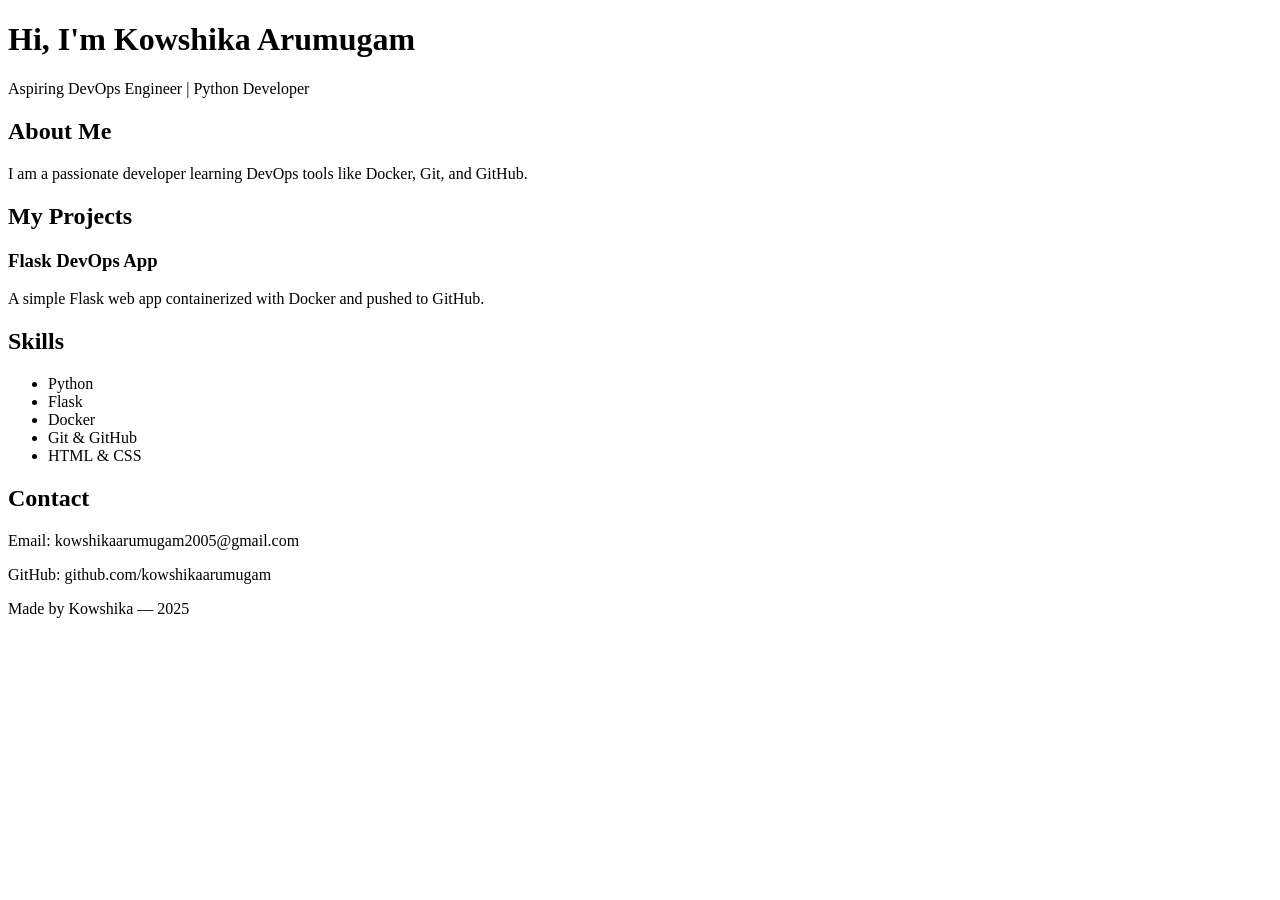
==== templates/index.html @ b6c5be46 "Enhanced portfolio with Flask and Docker" ====
<!DOCTYPE html>
<html lang="en">
<head>
  <meta charset="UTF-8">
  <meta name="viewport" content="width=device-width, initial-scale=1.0">
  <title>My Portfolio</title>
  <link rel="stylesheet" href="{{ url_for('static', filename='style.css') }}">
</head>
<body>

  <header>
    <h1>Hi, I'm Kowshika Arumugam</h1>
    <p>Aspiring DevOps Engineer | Python Developer</p>
  </header>

  <section id="about">
    <h2>About Me</h2>
    <p>I am a passionate developer learning DevOps tools like Docker, Git, and GitHub.</p>
  </section>

  <section id="projects">
    <h2>My Projects</h2>
    <div class="project-card">
      <h3>Flask DevOps App</h3>
      <p>A simple Flask web app containerized with Docker and pushed to GitHub.</p>
    </div>
  </section>

  <section id="skills">
    <h2>Skills</h2>
    <ul>
      <li>Python</li>
      <li>Flask</li>
      <li>Docker</li>
      <li>Git & GitHub</li>
      <li>HTML & CSS</li>
    </ul>
  </section>

  <section id="contact">
    <h2>Contact</h2>
    <p>Email: kowshikaarumugam2005@gmail.com</p>
    <p>GitHub: github.com/kowshikaarumugam</p>
  </section>

  <footer>
    <p>Made by Kowshika — 2025</p>
  </footer>

</body>
</html>
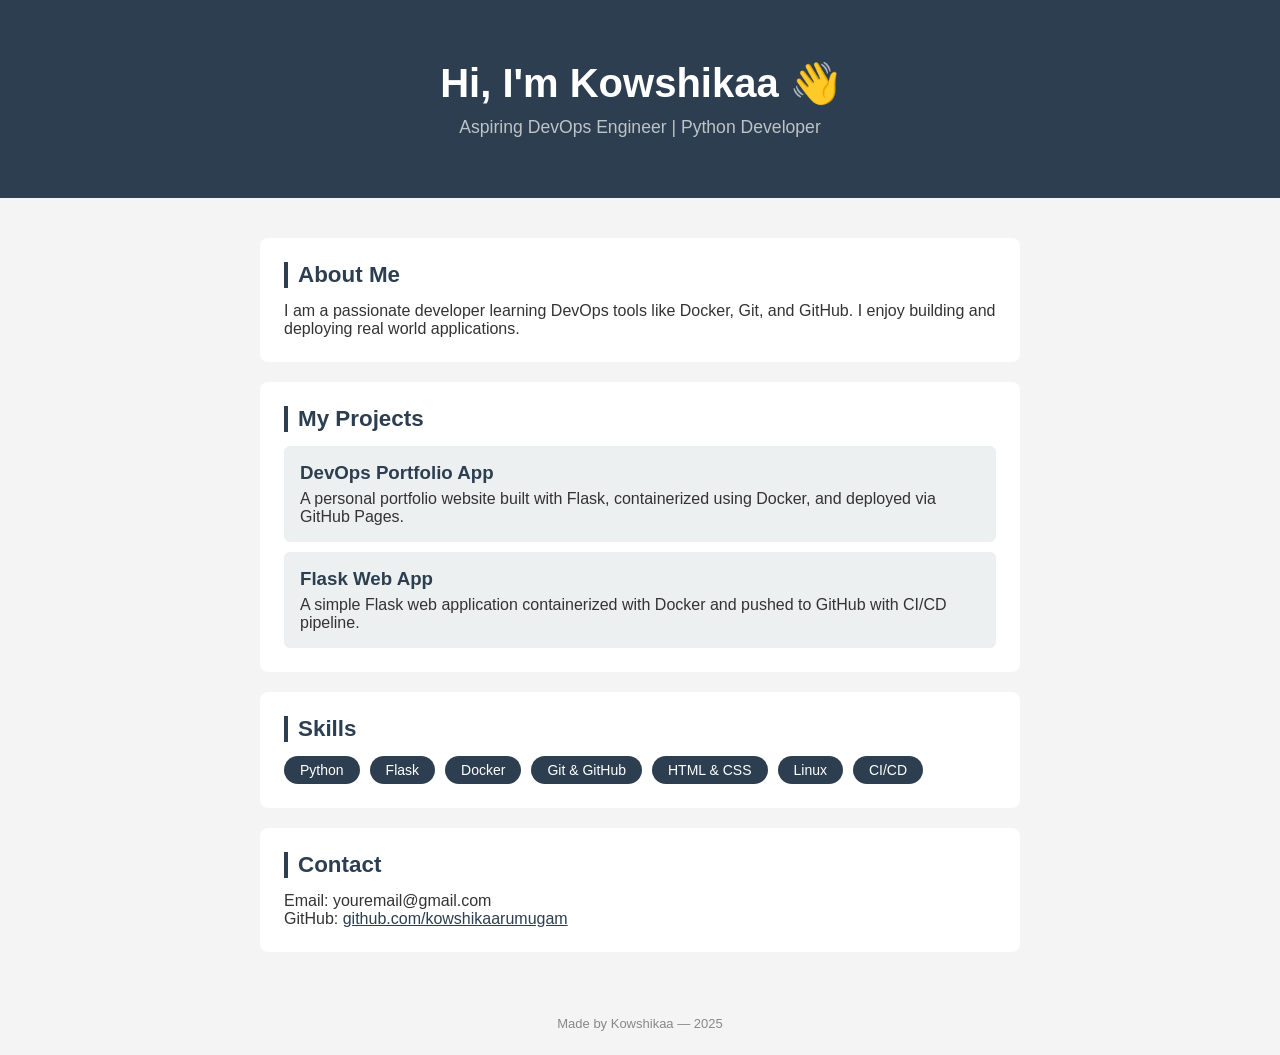
==== commit ca455dd1: "Fixed portfolio styling" ====
--- a/templates/index.html
+++ b/templates/index.html
@@ -3,48 +3,73 @@
 <head>
   <meta charset="UTF-8">
   <meta name="viewport" content="width=device-width, initial-scale=1.0">
-  <title>My Portfolio</title>
-  <link rel="stylesheet" href="{{ url_for('static', filename='style.css') }}">
+  <title>Kowshikaa's Portfolio</title>
+  <style>
+    * { margin: 0; padding: 0; box-sizing: border-box; }
+    body { font-family: Arial, sans-serif; background: #f4f4f4; color: #333; }
+    header { background: #2c3e50; color: white; padding: 60px 20px; text-align: center; }
+    header h1 { font-size: 2.5rem; margin-bottom: 10px; }
+    header p { font-size: 1.1rem; color: #bdc3c7; }
+    .container { max-width: 800px; margin: 0 auto; padding: 20px; }
+    section { background: white; border-radius: 8px; padding: 24px; margin: 20px 0; }
+    section h2 { font-size: 1.4rem; color: #2c3e50; margin-bottom: 14px; border-left: 4px solid #2c3e50; padding-left: 10px; }
+    .project-card { background: #ecf0f1; padding: 16px; border-radius: 6px; margin-top: 10px; }
+    .project-card h3 { margin-bottom: 6px; color: #2c3e50; }
+    .skills-list { display: flex; flex-wrap: wrap; gap: 10px; list-style: none; }
+    .skills-list li { background: #2c3e50; color: white; padding: 6px 16px; border-radius: 99px; font-size: 14px; }
+    footer { text-align: center; padding: 24px; font-size: 13px; color: #888; }
+    a { color: #2c3e50; }
+  </style>
 </head>
 <body>
 
   <header>
-    <h1>Hi, I'm Kowshika Arumugam</h1>
+    <h1>Hi, I'm Kowshikaa 👋</h1>
     <p>Aspiring DevOps Engineer | Python Developer</p>
   </header>
 
-  <section id="about">
-    <h2>About Me</h2>
-    <p>I am a passionate developer learning DevOps tools like Docker, Git, and GitHub.</p>
-  </section>
+  <div class="container">
 
-  <section id="projects">
-    <h2>My Projects</h2>
-    <div class="project-card">
-      <h3>Flask DevOps App</h3>
-      <p>A simple Flask web app containerized with Docker and pushed to GitHub.</p>
-    </div>
-  </section>
+    <section>
+      <h2>About Me</h2>
+      <p>I am a passionate developer learning DevOps tools like Docker, Git, and GitHub. I enjoy building and deploying real world applications.</p>
+    </section>
 
-  <section id="skills">
-    <h2>Skills</h2>
-    <ul>
-      <li>Python</li>
-      <li>Flask</li>
-      <li>Docker</li>
-      <li>Git & GitHub</li>
-      <li>HTML & CSS</li>
-    </ul>
-  </section>
+    <section>
+      <h2>My Projects</h2>
+      <div class="project-card">
+        <h3>DevOps Portfolio App</h3>
+        <p>A personal portfolio website built with Flask, containerized using Docker, and deployed via GitHub Pages.</p>
+      </div>
+      <div class="project-card" style="margin-top:10px">
+        <h3>Flask Web App</h3>
+        <p>A simple Flask web application containerized with Docker and pushed to GitHub with CI/CD pipeline.</p>
+      </div>
+    </section>
 
-  <section id="contact">
-    <h2>Contact</h2>
-    <p>Email: kowshikaarumugam2005@gmail.com</p>
-    <p>GitHub: github.com/kowshikaarumugam</p>
-  </section>
+    <section>
+      <h2>Skills</h2>
+      <ul class="skills-list">
+        <li>Python</li>
+        <li>Flask</li>
+        <li>Docker</li>
+        <li>Git & GitHub</li>
+        <li>HTML & CSS</li>
+        <li>Linux</li>
+        <li>CI/CD</li>
+      </ul>
+    </section>
+
+    <section>
+      <h2>Contact</h2>
+      <p>Email: youremail@gmail.com</p>
+      <p>GitHub: <a href="https://github.com/kowshikaarumugam">github.com/kowshikaarumugam</a></p>
+    </section>
+
+  </div>
 
   <footer>
-    <p>Made by Kowshika — 2025</p>
+    <p>Made by Kowshikaa — 2025</p>
   </footer>
 
 </body>
